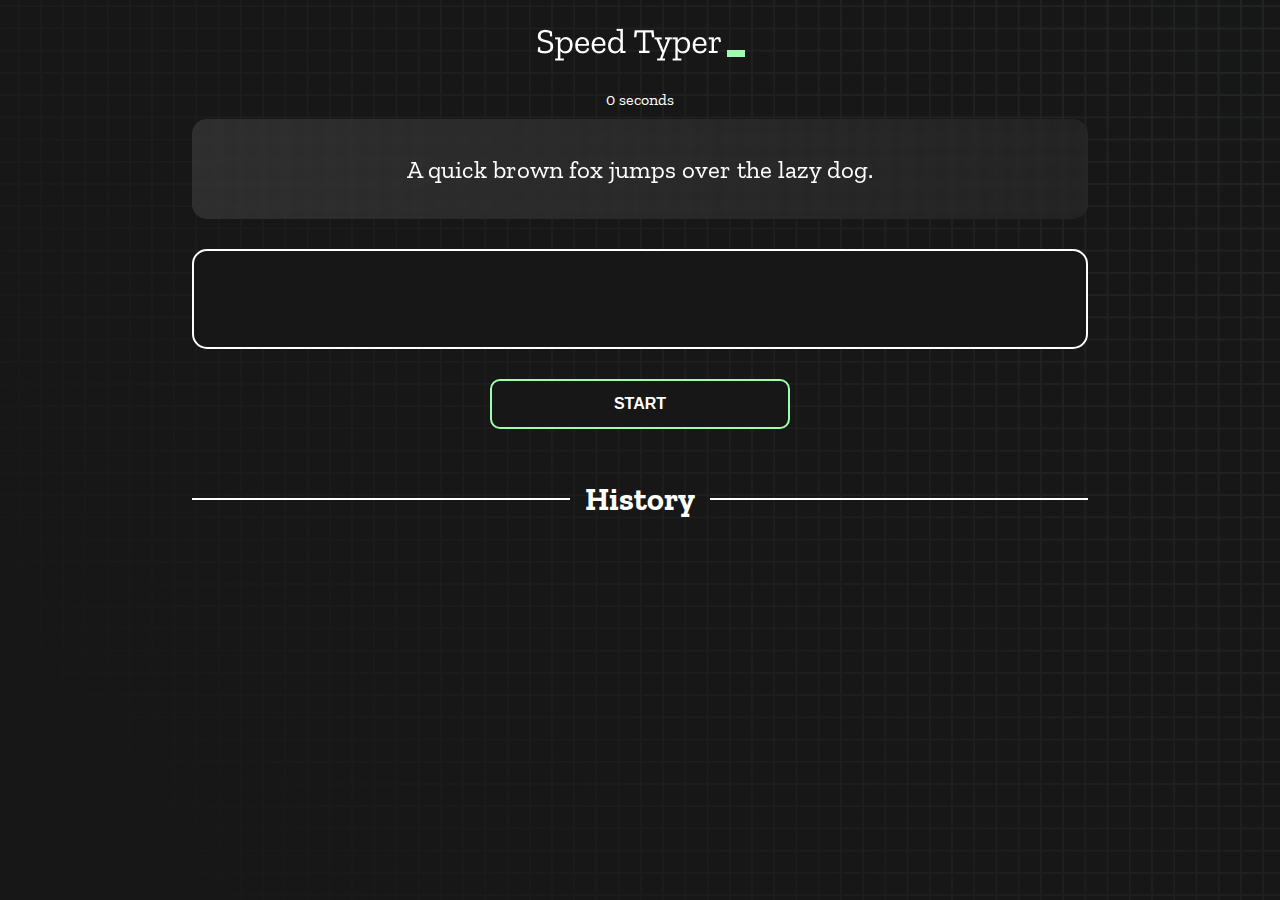
==== index.html @ 9fab03d6 "Initial commit" ====
<!DOCTYPE html>
<html lang="en">
  <head>
    <meta charset="UTF-8" />
    <meta http-equiv="X-UA-Compatible" content="IE=edge" />
    <meta name="viewport" content="width=device-width, initial-scale=1.0" />
    <title>Speed Monster</title>
    <link rel="stylesheet" href="styles.css" />
    <link rel="preconnect" href="https://fonts.googleapis.com" />
    <link rel="preconnect" href="https://fonts.gstatic.com" crossorigin />
    <link
      href="https://fonts.googleapis.com/css2?family=Zilla+Slab:wght@300;400;500&display=swap"
      rel="stylesheet"
    />
  </head>
  <body>
    <h1 class="title"><img src="./logo.png" /></h1>
    <div id="show-time">0 seconds</div>

    <div class="box-container">
      <div id="question"></div>

      <div id="display" class="inactive"></div>

      <div class="buttons">
        <button id="starts">START</button>
      </div>

      <div class="divider-container">
        <div class="line"></div>
        <h1 class="title2">History</h1>
        <div class="line"></div>
      </div>
      <div id="histories"></div>
    </div>

    <div id="countdown"></div>
    <div id="modal-background" class="hidden"></div>
    <div id="result" class="hidden"></div>

    <script src="./history.js"></script>
    <script src="./script.js"></script>
  </body>
</html>
---- styles.css ----
* {
  padding: 0;
  margin: 0;
  box-sizing: border-box;
}

body {
  background-image: url("./bg.png");
  background-size: cover;
  background-position: left top;
  font-family: "Zilla Slab", serif;
}

.box-container {
  width: 70%;
  margin: 0 auto;
}

#question {
  height: 100px;
  display: flex;
  align-items: center;
  justify-content: center;
  color: white;
  font-size: 25px;
  border-radius: 15px;
  background: rgb(255, 255, 255);
  background: linear-gradient(
    92.49deg,
    rgba(255, 255, 255, 0.1) 0.18%,
    rgba(255, 255, 255, 0.05) 99.85%
  );
  backdrop-filter: blur(5px);
  margin-bottom: 30px;
}

#display {
  height: 100px;
  display: flex;
  flex-wrap: wrap;
  align-items: center;
  padding-left: 5rem;
  color: white;
  font-size: 32px;
  background-color: #171717;
  border: 2px solid #9dffad;
  border-radius: 15px;
}

#countdown {
  position: fixed;
  height: 100vh;
  width: 100vw;
  background-color: rgba(0, 0, 0, 0.8);
  top: 0;
  left: 0;
  display: flex;
  align-items: center;
  justify-content: center;
  font-size: 3rem;
  color: white;
  display: none;
}
#result {
  position: fixed;
  top: 10%; 
  left: 10%;
  transform: translate(-50%, -50%);
  height: 250px;
  width: 400px;
  background-color: #171717;
  border-radius: 15px;
  border: 2px solid #9dffad;
  color: white;
  text-align: center;
  padding: 2rem;
}
#show-time{
  text-align: center;
  color: white;
  margin: 10px 0;
}

.green {
  color: #9dffad;
}
.red {
  color: #eb6565;
}
.bold {
  font-weight: 700;
}
.inactive {
  border: 2px solid white !important;
}
.hidden {
  display: none;
}
.title {
  text-align: center;
  color: white;
  margin: 20px 0;
}

.divider-container {
  height: 80px;
  display: flex;
  justify-content: center;
  align-items: center;
  gap: 15px;
  margin: 0 auto;
}

.line {
  height: 2px;
  background: white;
  width: 100%;
}

.title2 {
  color: white;
  display: block;
}

.buttons {
  display: flex;
  justify-content: center;
  margin: 30px 0;
}
button {
  padding: 10px 20px;
  border: none;
  font-size: 16px;
  font-weight: bold;
  width: 300px;
  height: 50px;
  color: white;
  background-color: #171717;
  border-radius: 10px;
  border: 2px solid #9dffad;
  cursor: pointer;
}

#histories {
  display: flex;
  flex-wrap: wrap;
  justify-content: space-around;
}

.card {
  width: 100%;
  height: 100%;
  padding: 50px;
  display: flex;
  justify-content: space-between;
  align-items: center;
  padding: 20px 30px;
  color: white;
  border-radius: 15px;
  background: rgb(255, 255, 255);
  background: linear-gradient(
    92.49deg,
    rgba(255, 255, 255, 0.1) 0.18%,
    rgba(255, 255, 255, 0.05) 99.85%
  );
  backdrop-filter: blur(5px);
  margin-bottom: 30px;
}

#modal-background {
  background: rgb(255, 255, 255);
  background: linear-gradient(
    92.49deg,
    rgba(255, 255, 255, 0.1) 0.18%,
    rgba(255, 255, 255, 0.05) 99.85%
  );
  backdrop-filter: blur(5px);
  height: 100vh;
  width: 100%;
  position: fixed;
  top: 0;
}

@media only screen and (max-width: 700px) {
  .box-container {
    padding: 0 20px;
    width: 100%;
  }
  .card {
    flex-direction: column;
  }
}
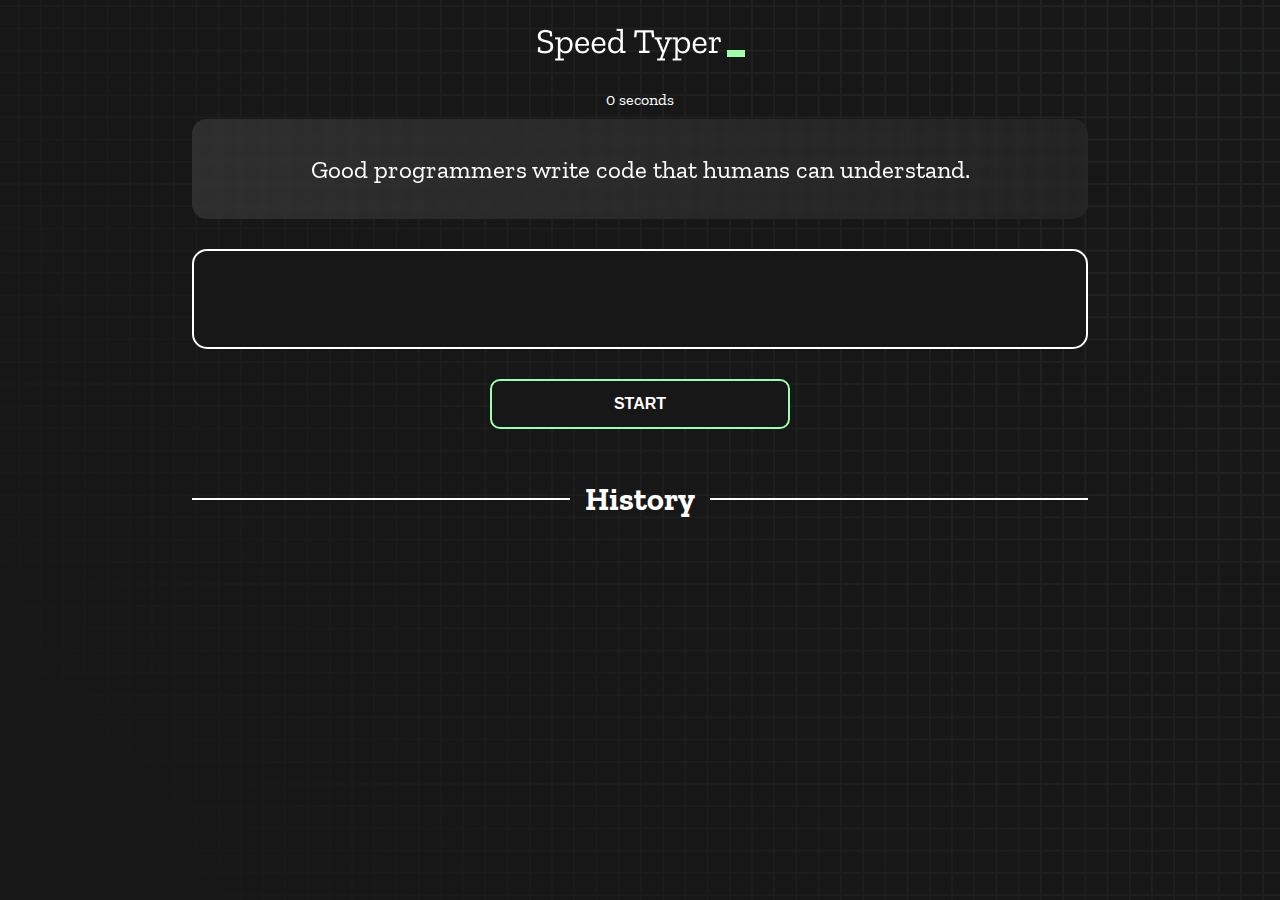
==== commit f869f49c: "solve first problem of starts button" ====
--- a/index.html
+++ b/index.html
@@ -1,20 +1,20 @@
 <!DOCTYPE html>
 <html lang="en">
   <head>
-    <meta charset="UTF-8" />
-    <meta http-equiv="X-UA-Compatible" content="IE=edge" />
-    <meta name="viewport" content="width=device-width, initial-scale=1.0" />
+    <meta charset="UTF-8" >
+    <meta http-equiv="X-UA-Compatible" content="IE=edge" >
+    <meta name="viewport" content="width=device-width, initial-scale=1.0" >
     <title>Speed Monster</title>
-    <link rel="stylesheet" href="styles.css" />
-    <link rel="preconnect" href="https://fonts.googleapis.com" />
-    <link rel="preconnect" href="https://fonts.gstatic.com" crossorigin />
+    <link rel="stylesheet" href="styles.css" >
+    <link rel="preconnect" href="https://fonts.googleapis.com" >
+    <link rel="preconnect" href="https://fonts.gstatic.com" crossorigin >
     <link
       href="https://fonts.googleapis.com/css2?family=Zilla+Slab:wght@300;400;500&display=swap"
       rel="stylesheet"
-    />
+    >
   </head>
   <body>
-    <h1 class="title"><img src="./logo.png" /></h1>
+    <h1 class="title"><img src="./logo.png" ></h1>
     <div id="show-time">0 seconds</div>
 
     <div class="box-container">
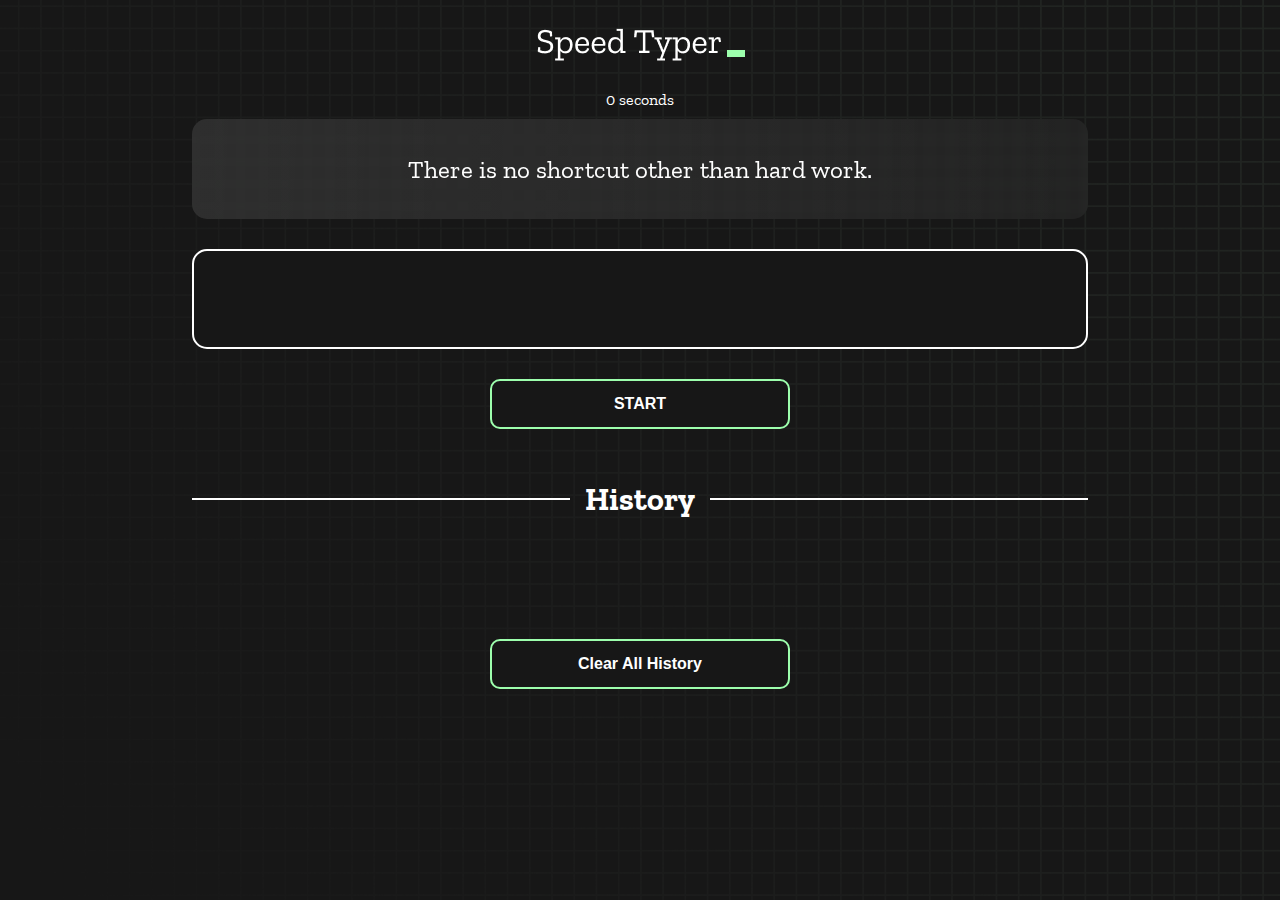
==== commit ab60bf1a: "blog file uploaded" ====
--- a/index.html
+++ b/index.html
@@ -33,6 +33,9 @@
       </div>
       <div id="histories"></div>
     </div>
+    <div id="clear-section">
+<button onclick="clearLocalStorage()">Clear All History</button>
+    </div>
 
     <div id="countdown"></div>
     <div id="modal-background" class="hidden"></div>
--- a/styles.css
+++ b/styles.css
@@ -37,6 +37,7 @@
 #display {
   height: 100px;
   display: flex;
+  overflow-y:scroll;
   flex-wrap: wrap;
   align-items: center;
   padding-left: 5rem;
@@ -63,8 +64,8 @@
 }
 #result {
   position: fixed;
-  top: 10%; 
-  left: 10%;
+  top: 50%;
+  left: 50%;
   transform: translate(-50%, -50%);
   height: 250px;
   width: 400px;
@@ -142,17 +143,30 @@
 }
 
 #histories {
-  display: flex;
+  display: grid;
+  grid-template-columns: repeat(1,auto);
+  grid-gap: 15px;
   flex-wrap: wrap;
   justify-content: space-around;
-}
-
+  margin-bottom: 100px;
+}
+@media only screen and (max-width: 756px) {
+#histories {
+      grid-template-columns: repeat(1,auto);
+  }
+}
+@media only screen and (max-width: 1200px) and (min-width:700px) {
+  #histories {
+      grid-template-columns: repeat(3, auto);
+ 
+  }
+}
 .card {
   width: 100%;
   height: 100%;
-  padding: 50px;
-  display: flex;
-  justify-content: space-between;
+  padding: 10px;
+  display: grid;
+  justify-items: center;
   align-items: center;
   padding: 20px 30px;
   color: white;
@@ -190,3 +204,7 @@
     flex-direction: column;
   }
 }
+#clear-section{
+  display: flex;
+  justify-content: center;
+}